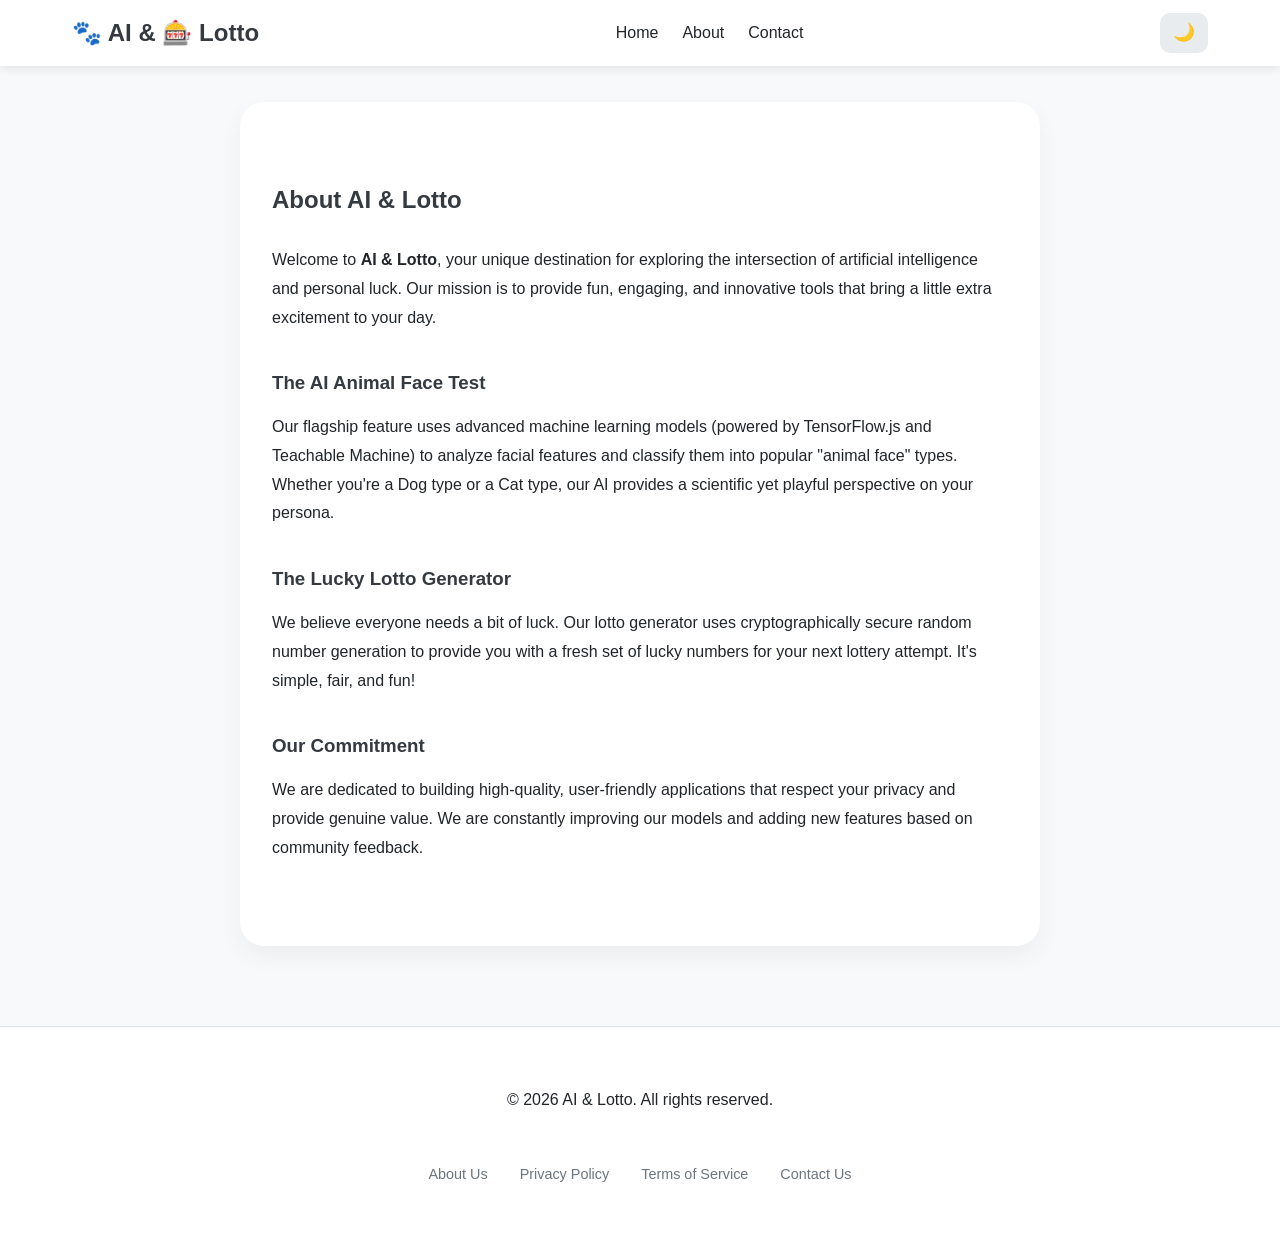
==== about.html @ 5398d07a "docs: finalize high-quality site optimization for AdSense approval" ====
<!DOCTYPE html>
<html lang="en">
<head>
    <meta charset="UTF-8">
    <meta name="viewport" content="width=device-width, initial-scale=1.0">
    <title>About Us | 🐾 AI & 🎰 Lotto</title>
    <link rel="stylesheet" href="style.css">
    <script>
        (function() {
            const theme = localStorage.getItem('theme');
            if (theme === 'dark' || (!theme && window.matchMedia('(prefers-color-scheme: dark)').matches)) {
                document.documentElement.classList.add('dark-mode');
            }
        })();
    </script>
</head>
<body>
    <header class="main-header">
        <nav class="nav-container">
            <div class="logo">
                <a href="index.html">🐾 AI & 🎰 Lotto</a>
            </div>
            <ul class="nav-links">
                <li><a href="index.html">Home</a></li>
                <li><a href="about.html">About</a></li>
                <li><a href="contact.html">Contact</a></li>
            </ul>
            <button id="theme-toggle" aria-label="Toggle Dark/Light Mode">🌙</button>
        </nav>
    </header>

    <div class="container">
        <section class="content-page">
            <h1>About AI & Lotto</h1>
            <p>Welcome to <strong>AI & Lotto</strong>, your unique destination for exploring the intersection of artificial intelligence and personal luck. Our mission is to provide fun, engaging, and innovative tools that bring a little extra excitement to your day.</p>
            
            <h3>The AI Animal Face Test</h3>
            <p>Our flagship feature uses advanced machine learning models (powered by TensorFlow.js and Teachable Machine) to analyze facial features and classify them into popular "animal face" types. Whether you're a Dog type or a Cat type, our AI provides a scientific yet playful perspective on your persona.</p>

            <h3>The Lucky Lotto Generator</h3>
            <p>We believe everyone needs a bit of luck. Our lotto generator uses cryptographically secure random number generation to provide you with a fresh set of lucky numbers for your next lottery attempt. It's simple, fair, and fun!</p>

            <h3>Our Commitment</h3>
            <p>We are dedicated to building high-quality, user-friendly applications that respect your privacy and provide genuine value. We are constantly improving our models and adding new features based on community feedback.</p>
        </section>
    </div>

    <footer class="main-footer">
        <div class="footer-container">
            <div class="footer-info">
                <p>&copy; 2026 AI & Lotto. All rights reserved.</p>
            </div>
            <ul class="footer-links">
                <li><a href="about.html">About Us</a></li>
                <li><a href="privacy.html">Privacy Policy</a></li>
                <li><a href="terms.html">Terms of Service</a></li>
                <li><a href="contact.html">Contact Us</a></li>
            </ul>
        </div>
    </footer>

    <script src="main.js"></script>
</body>
</html>
---- style.css ----
:root {
    --bg-color: #f8f9fa;
    --text-color: #212529;
    --header-color: #343a40;
    --subtitle-color: #6c757d;
    --card-bg: #ffffff;
    --border-color: #dee2e6;
    --button-bg: #007bff;
    --button-text: #ffffff;
    --button-hover: #0056b3;
    --toggle-bg: #e9ecef;
    --card-shadow: 0 10px 25px rgba(0, 0, 0, 0.05);
    --progress-bg: #e9ecef;
    --primary-color: #007bff;
    --nav-bg: #ffffff;
}

.dark-mode {
    --bg-color: #121212;
    --text-color: #e9ecef;
    --header-color: #f8f9fa;
    --subtitle-color: #adb5bd;
    --card-bg: #1e1e1e;
    --border-color: #333333;
    --button-bg: #375a7f;
    --button-text: #ffffff;
    --button-hover: #2b4764;
    --toggle-bg: #2c2c2c;
    --card-shadow: 0 10px 25px rgba(0, 0, 0, 0.3);
    --progress-bg: #333;
    --nav-bg: #1e1e1e;
}

* {
    box-sizing: border-box;
    transition: background-color 0.3s ease, color 0.3s ease, border-color 0.3s ease;
}

body {
    font-family: 'Inter', -apple-system, BlinkMacSystemFont, "Segoe UI", Roboto, sans-serif;
    background-color: var(--bg-color);
    color: var(--text-color);
    margin: 0;
    padding-top: 70px; /* Space for fixed header */
}

/* Header & Navigation */
.main-header {
    position: fixed;
    top: 0;
    width: 100%;
    background-color: var(--nav-bg);
    box-shadow: 0 2px 10px rgba(0,0,0,0.1);
    z-index: 1000;
}

.nav-container {
    max-width: 1200px;
    margin: 0 auto;
    padding: 0.8rem 2rem;
    display: flex;
    justify-content: space-between;
    align-items: center;
}

.logo a {
    font-size: 1.5rem;
    font-weight: 800;
    text-decoration: none;
    color: var(--header-color);
}

.nav-links {
    list-style: none;
    display: flex;
    gap: 1.5rem;
    margin: 0;
    padding: 0;
}

.nav-links a {
    text-decoration: none;
    color: var(--text-color);
    font-weight: 500;
    transition: color 0.2s;
}

.nav-links a:hover {
    color: var(--button-bg);
}

#theme-toggle {
    background-color: var(--toggle-bg);
    width: 40px;
    height: 40px;
    border: none;
    border-radius: 10px;
    cursor: pointer;
    font-size: 1.1rem;
    display: flex;
    justify-content: center;
    align-items: center;
}

/* Main Container */
.container {
    width: 95%;
    max-width: 800px;
    margin: 2rem auto;
    padding: 2rem;
    background-color: var(--card-bg);
    border-radius: 24px;
    box-shadow: var(--card-shadow);
}

/* Hero Section */
.hero-section {
    padding: 3rem 1rem;
    text-align: center;
}

.hero-section h1 {
    font-size: 2.5rem;
    margin-bottom: 0.5rem;
    color: var(--header-color);
}

.hero-subtitle {
    font-size: 1.2rem;
    color: var(--subtitle-color);
}

/* Info Content */
.info-content {
    margin-top: 3rem;
    padding: 2rem;
    background-color: var(--bg-color);
    border-radius: 15px;
    text-align: left;
}

.info-content h3 {
    margin-top: 0;
    color: var(--header-color);
}

.info-content p {
    line-height: 1.6;
    color: var(--subtitle-color);
}

/* Footer */
.main-footer {
    background-color: var(--nav-bg);
    padding: 3rem 2rem;
    margin-top: 5rem;
    border-top: 1px solid var(--border-color);
}

.footer-container {
    max-width: 1200px;
    margin: 0 auto;
    display: flex;
    flex-direction: column;
    align-items: center;
    gap: 1.5rem;
}

.footer-links {
    list-style: none;
    display: flex;
    gap: 2rem;
    padding: 0;
    flex-wrap: wrap;
    justify-content: center;
}

.footer-links a {
    text-decoration: none;
    color: var(--subtitle-color);
    font-size: 0.9rem;
}

.footer-links a:hover {
    color: var(--button-bg);
}

/* Existing Components Adjustments */
.test-area { margin-bottom: 2rem; }
.upload-box { border: 2px dashed var(--border-color); border-radius: 20px; padding: 2rem; cursor: pointer; }
.video-container { width: 100%; border-radius: 20px; overflow: hidden; margin-top: 20px; }
.result-box { margin-top: 2rem; }
.prediction-item { margin-bottom: 1rem; text-align: left; }
.progress-bar { height: 10px; background: var(--progress-bg); border-radius: 5px; overflow: hidden; }
.progress-fill { height: 100%; background: var(--primary-color); width: 0; transition: width 0.5s; }
.lotto-numbers { display: flex; justify-content: center; gap: 8px; margin: 2rem 0; flex-wrap: wrap; }
.number { width: 44px; height: 44px; border-radius: 50%; border: 2px solid var(--border-color); display: flex; justify-content: center; align-items: center; font-weight: 700; background: var(--card-bg); }

button { padding: 0.8rem 1.5rem; border-radius: 10px; border: none; cursor: pointer; font-weight: 600; transition: 0.2s; }
.primary-btn { background: var(--button-bg); color: #fff; }
.secondary-btn { background: var(--toggle-bg); color: var(--text-color); }
button:hover { filter: brightness(0.9); transform: translateY(-2px); }

/* Form (for Contact Page later) */
.form-group { margin-bottom: 1rem; }
input, textarea { width: 100%; padding: 0.8rem; border-radius: 8px; border: 1px solid var(--border-color); background: var(--bg-color); color: var(--text-color); }

@media (max-width: 600px) {
    .nav-links { display: none; } /* Simplified for mobile */
    .hero-section h1 { font-size: 1.8rem; }
    .container { padding: 1.5rem; }
}

/* Content Pages */
.content-page {
    padding: 2rem 0;
}

.content-page h1 {
    margin-bottom: 2rem;
    color: var(--header-color);
}

.content-page h3 {
    margin-top: 2.5rem;
    color: var(--header-color);
}

.content-page p {
    line-height: 1.8;
    margin-bottom: 1.2rem;
    color: var(--text-color);
}

.text-left {
    text-align: left;
}

.mt-2 {
    margin-top: 2rem;
}

.content-page ul {
    margin-bottom: 1.5rem;
    padding-left: 1.5rem;
}

.content-page li {
    margin-bottom: 0.5rem;
    line-height: 1.6;
}
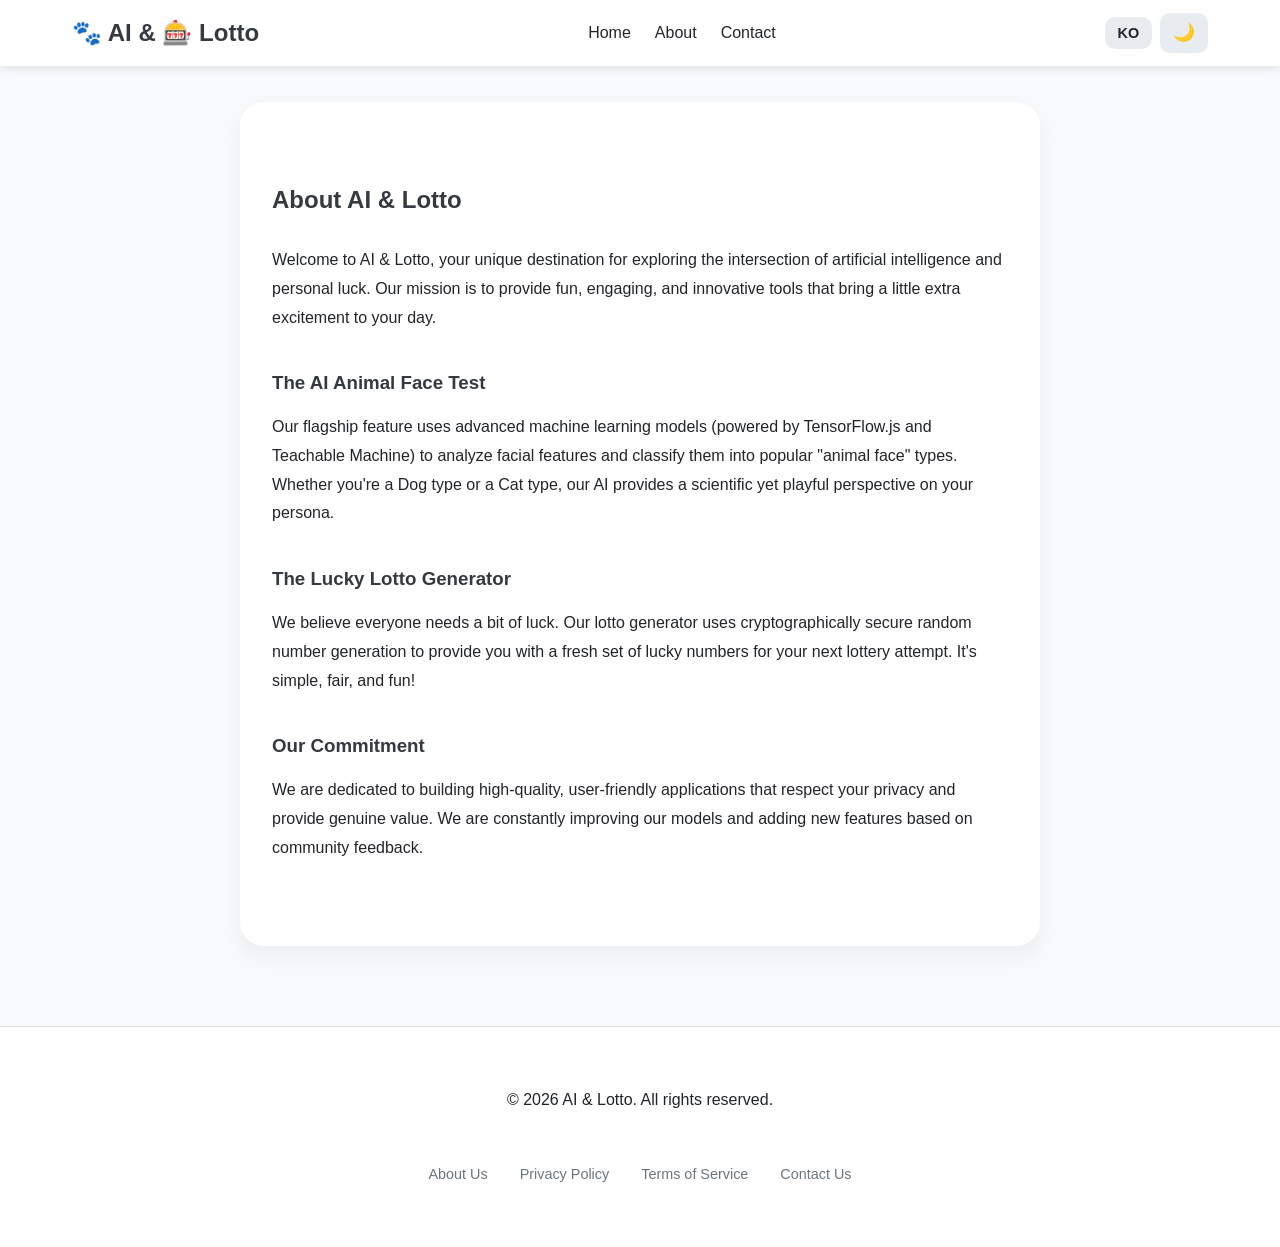
==== commit b7f6111d: "feat: implement multi-language support (EN/KO) and add Google Analytics tag" ====
--- a/about.html
+++ b/about.html
@@ -1,6 +1,15 @@
 <!DOCTYPE html>
 <html lang="en">
 <head>
+    <!-- Google tag (gtag.js) -->
+    <script async src="https://www.googletagmanager.com/gtag/js?id=G-5V65LB1K6R"></script>
+    <script>
+      window.dataLayer = window.dataLayer || [];
+      function gtag(){dataLayer.push(arguments);}
+      gtag('js', new Date());
+
+      gtag('config', 'G-5V65LB1K6R');
+    </script>
     <meta charset="UTF-8">
     <meta name="viewport" content="width=device-width, initial-scale=1.0">
     <title>About Us | 🐾 AI & 🎰 Lotto</title>
@@ -14,51 +23,55 @@
         })();
     </script>
 </head>
-<body>
+<body data-page-title="nav_about">
     <header class="main-header">
         <nav class="nav-container">
             <div class="logo">
                 <a href="index.html">🐾 AI & 🎰 Lotto</a>
             </div>
             <ul class="nav-links">
-                <li><a href="index.html">Home</a></li>
-                <li><a href="about.html">About</a></li>
-                <li><a href="contact.html">Contact</a></li>
+                <li><a href="index.html" data-i18n="nav_home">Home</a></li>
+                <li><a href="about.html" data-i18n="nav_about">About</a></li>
+                <li><a href="contact.html" data-i18n="nav_contact">Contact</a></li>
             </ul>
-            <button id="theme-toggle" aria-label="Toggle Dark/Light Mode">🌙</button>
+            <div class="nav-controls">
+                <button id="lang-toggle" aria-label="Switch Language">KO</button>
+                <button id="theme-toggle" aria-label="Toggle Dark/Light Mode">🌙</button>
+            </div>
         </nav>
     </header>
 
     <div class="container">
         <section class="content-page">
-            <h1>About AI & Lotto</h1>
-            <p>Welcome to <strong>AI & Lotto</strong>, your unique destination for exploring the intersection of artificial intelligence and personal luck. Our mission is to provide fun, engaging, and innovative tools that bring a little extra excitement to your day.</p>
+            <h1 data-i18n="about_title">About AI & Lotto</h1>
+            <p data-i18n="about_p1">Welcome to <strong>AI & Lotto</strong>, your unique destination for exploring the intersection of artificial intelligence and personal luck. Our mission is to provide fun, engaging, and innovative tools that bring a little extra excitement to your day.</p>
             
-            <h3>The AI Animal Face Test</h3>
-            <p>Our flagship feature uses advanced machine learning models (powered by TensorFlow.js and Teachable Machine) to analyze facial features and classify them into popular "animal face" types. Whether you're a Dog type or a Cat type, our AI provides a scientific yet playful perspective on your persona.</p>
+            <h3 data-i18n="about_h3_1">The AI Animal Face Test</h3>
+            <p data-i18n="about_p2">Our flagship feature uses advanced machine learning models (powered by TensorFlow.js and Teachable Machine) to analyze facial features and classify them into popular "animal face" types. Whether you're a Dog type or a Cat type, our AI provides a scientific yet playful perspective on your persona.</p>
 
-            <h3>The Lucky Lotto Generator</h3>
-            <p>We believe everyone needs a bit of luck. Our lotto generator uses cryptographically secure random number generation to provide you with a fresh set of lucky numbers for your next lottery attempt. It's simple, fair, and fun!</p>
+            <h3 data-i18n="about_h3_2">The Lucky Lotto Generator</h3>
+            <p data-i18n="about_p3">We believe everyone needs a bit of luck. Our lotto generator uses cryptographically secure random number generation to provide you with a fresh set of lucky numbers for your next lottery attempt. It's simple, fair, and fun!</p>
 
-            <h3>Our Commitment</h3>
-            <p>We are dedicated to building high-quality, user-friendly applications that respect your privacy and provide genuine value. We are constantly improving our models and adding new features based on community feedback.</p>
+            <h3 data-i18n="about_h3_3">Our Commitment</h3>
+            <p data-i18n="about_p4">We are dedicated to building high-quality, user-friendly applications that respect your privacy and provide genuine value. We are constantly improving our models and adding new features based on community feedback.</p>
         </section>
     </div>
 
     <footer class="main-footer">
         <div class="footer-container">
             <div class="footer-info">
-                <p>&copy; 2026 AI & Lotto. All rights reserved.</p>
+                <p data-i18n="footer_rights">&copy; 2026 AI & Lotto. All rights reserved.</p>
             </div>
             <ul class="footer-links">
-                <li><a href="about.html">About Us</a></li>
-                <li><a href="privacy.html">Privacy Policy</a></li>
-                <li><a href="terms.html">Terms of Service</a></li>
-                <li><a href="contact.html">Contact Us</a></li>
+                <li><a href="about.html" data-i18n="footer_about">About Us</a></li>
+                <li><a href="privacy.html" data-i18n="footer_privacy">Privacy Policy</a></li>
+                <li><a href="terms.html" data-i18n="footer_terms">Terms of Service</a></li>
+                <li><a href="contact.html" data-i18n="footer_contact">Contact Us</a></li>
             </ul>
         </div>
     </footer>
 
+    <script src="i18n.js"></script>
     <script src="main.js"></script>
 </body>
 </html>
--- a/style.css
+++ b/style.css
@@ -89,6 +89,27 @@
     color: var(--button-bg);
 }
 
+.nav-controls {
+    display: flex;
+    align-items: center;
+    gap: 0.5rem;
+}
+
+#lang-toggle {
+    background-color: var(--toggle-bg);
+    padding: 0.5rem 0.8rem;
+    border: none;
+    border-radius: 10px;
+    cursor: pointer;
+    font-size: 0.9rem;
+    font-weight: 700;
+    color: var(--text-color);
+    display: flex;
+    justify-content: center;
+    align-items: center;
+    min-width: 45px;
+}
+
 #theme-toggle {
     background-color: var(--toggle-bg);
     width: 40px;
